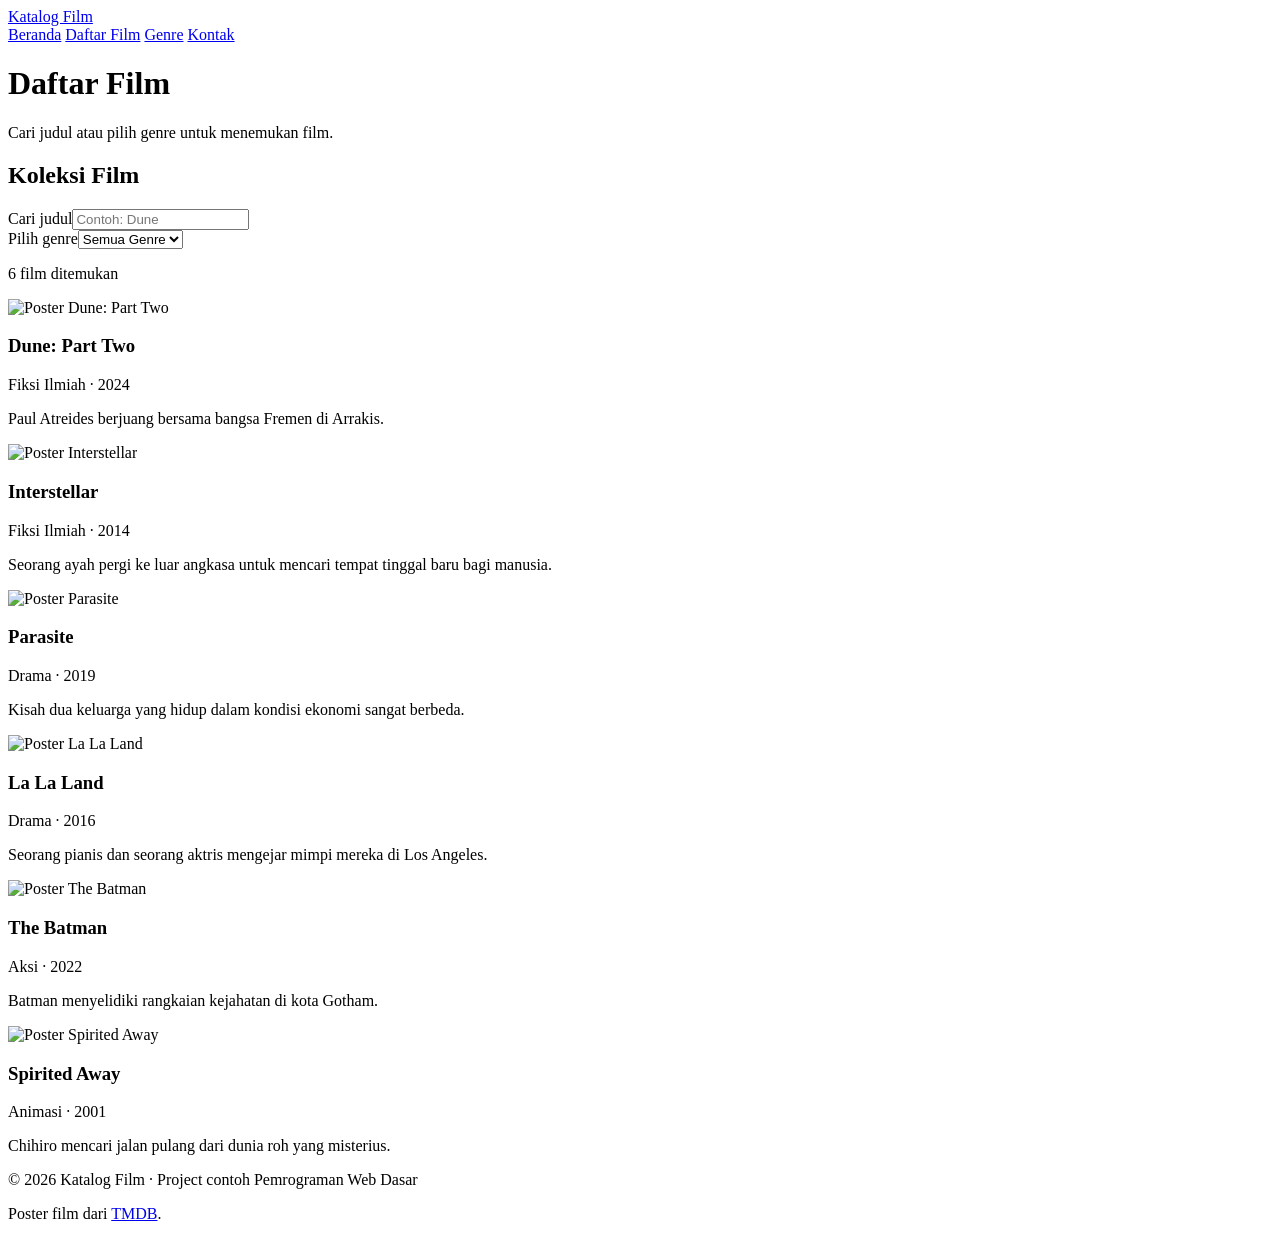
==== film.html @ c7f0d6a0 "Membuat file film.hmtl" ====
<!doctype html>
<html lang="id">
<head>
  <meta charset="utf-8">
  <meta name="viewport" content="width=device-width, initial-scale=1">
  <title>Daftar Film - Katalog Film</title>
</head>
<body>
  <header class="site-header">
    <div class="container header-content">
      <a class="logo" href="index.html">Katalog Film</a>
      <nav aria-label="Navigasi utama">
        <a href="index.html">Beranda</a>
        <a href="film.html" aria-current="page">Daftar Film</a>
        <a href="genre.html">Genre</a>
        <a href="kontak.html">Kontak</a>
      </nav>
    </div>
  </header>

  <main class="container">
    <header class="page-title">
      <h1>Daftar Film</h1>
      <p>Cari judul atau pilih genre untuk menemukan film.</p>
    </header>

    <section class="section" aria-labelledby="koleksi-film">
      <h2 id="koleksi-film" class="visually-hidden">Koleksi Film</h2>
      <div class="filter-bar">
        <div><label for="cari-film">Cari judul</label><input id="cari-film" type="search" placeholder="Contoh: Dune"></div>
        <div><label for="pilih-genre">Pilih genre</label><select id="pilih-genre"><option value="semua">Semua Genre</option><option value="fiksi">Fiksi Ilmiah</option><option value="drama">Drama</option><option value="aksi">Aksi</option><option value="animasi">Animasi</option></select></div>
      </div>
      <p id="jumlah-film" role="status" aria-live="polite">6 film ditemukan</p>
      <div class="card-grid">
        <article class="film-card" data-judul="dune: part two" data-genre="fiksi">
          <img src="https://image.tmdb.org/t/p/w500/1pdfLvkbY9ohJlCjQH2CZjjYVvJ.jpg" alt="Poster Dune: Part Two" width="342" height="513" loading="lazy">
          <div class="card-content"><h3>Dune: Part Two</h3><p>Fiksi Ilmiah · 2024</p><p>Paul Atreides berjuang bersama bangsa Fremen di Arrakis.</p></div>
        </article>
        <article class="film-card" data-judul="interstellar" data-genre="fiksi">
          <img src="https://image.tmdb.org/t/p/w500/gEU2QniE6E77NI6lCU6MxlNBvIx.jpg" alt="Poster Interstellar" width="342" height="513" loading="lazy">
          <div class="card-content"><h3>Interstellar</h3><p>Fiksi Ilmiah · 2014</p><p>Seorang ayah pergi ke luar angkasa untuk mencari tempat tinggal baru bagi manusia.</p></div>
        </article>
        <article class="film-card" data-judul="parasite" data-genre="drama">
          <img src="https://image.tmdb.org/t/p/w500/7IiTTgloJzvGI1TAYymCfbfl3vT.jpg" alt="Poster Parasite" width="342" height="513" loading="lazy">
          <div class="card-content"><h3>Parasite</h3><p>Drama · 2019</p><p>Kisah dua keluarga yang hidup dalam kondisi ekonomi sangat berbeda.</p></div>
        </article>
        <article class="film-card" data-judul="la la land" data-genre="drama">
          <img src="https://image.tmdb.org/t/p/w500/uDO8zWDhfWwoFdKS4fzkUJt0Rf0.jpg" alt="Poster La La Land" width="342" height="513" loading="lazy">
          <div class="card-content"><h3>La La Land</h3><p>Drama · 2016</p><p>Seorang pianis dan seorang aktris mengejar mimpi mereka di Los Angeles.</p></div>
        </article>
        <article class="film-card" data-judul="the batman" data-genre="aksi">
          <img src="https://image.tmdb.org/t/p/w500/74xTEgt7R36Fpooo50r9T25onhq.jpg" alt="Poster The Batman" width="342" height="513" loading="lazy">
          <div class="card-content"><h3>The Batman</h3><p>Aksi · 2022</p><p>Batman menyelidiki rangkaian kejahatan di kota Gotham.</p></div>
        </article>
        <article class="film-card" data-judul="spirited away" data-genre="animasi">
          <img src="https://image.tmdb.org/t/p/w500/39wmItIWsg5sZMyRUHLkWBcuVCM.jpg" alt="Poster Spirited Away" width="342" height="513" loading="lazy">
          <div class="card-content"><h3>Spirited Away</h3><p>Animasi · 2001</p><p>Chihiro mencari jalan pulang dari dunia roh yang misterius.</p></div>
        </article>
      </div>
      <p id="film-kosong" class="empty-message" hidden>Tidak ada film yang cocok. Coba kata kunci atau genre lain.</p>
    </section>
  </main>

  <footer class="site-footer">
    <div class="container"><p>© 2026 Katalog Film · Project contoh Pemrograman Web Dasar</p><p>Poster film dari <a href="https://www.themoviedb.org/" target="_blank" rel="noopener noreferrer">TMDB</a>.</p></div>
  </footer>
</body>
</html>
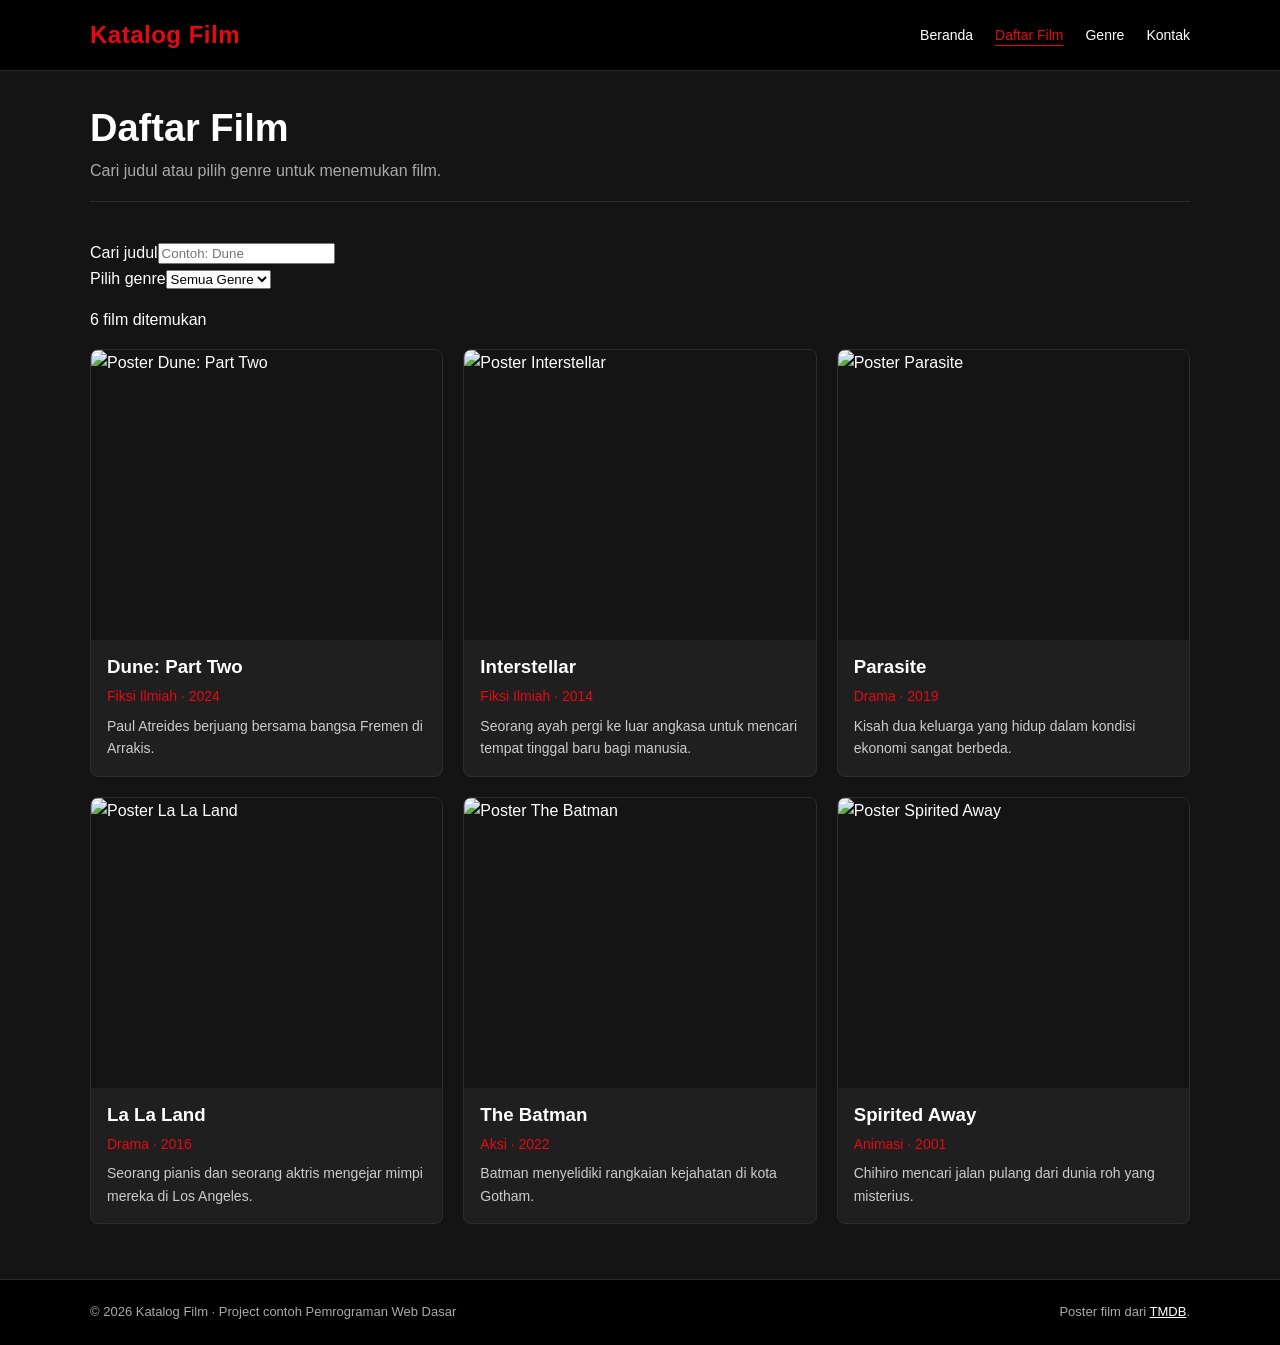
==== commit 821d4238: "Menghubungkan file css ke html" ====
--- a/film.html
+++ b/film.html
@@ -4,6 +4,7 @@
   <meta charset="utf-8">
   <meta name="viewport" content="width=device-width, initial-scale=1">
   <title>Daftar Film - Katalog Film</title>
+  <link rel="stylesheet" href="style.css">
 </head>
 <body>
   <header class="site-header">
--- a/style.css
+++ b/style.css
@@ -0,0 +1,273 @@
+* { 
+  box-sizing: border-box; 
+}
+
+body { 
+  margin: 0; 
+  font-family: 'Segoe UI', Arial, sans-serif; 
+  line-height: 1.6; 
+  color: #ffffff;             /* Teks utama: Putih Bersih */
+  background: #141414;        /* Latar belakang utama: Hitam Arang */
+}
+
+a { 
+  color: #E50914;             /* Link: Merah Bioskop */
+}
+
+img { 
+  display: block; 
+  max-width: 100%; 
+}
+
+[hidden] { 
+  display: none !important; 
+}
+
+.container { 
+  width: min(1100px, calc(100% - 32px)); 
+  margin: auto; 
+}
+
+.visually-hidden { 
+  position: absolute; 
+  width: 1px; 
+  height: 1px; 
+  overflow: hidden; 
+  clip: rect(0, 0, 0, 0); 
+  white-space: nowrap; 
+}
+
+/* Header & Navigasi Utama */
+.site-header { 
+  background: #000000; 
+  color: #ffffff; 
+  border-bottom: 1px solid #282828; 
+}
+
+.header-content { 
+  display: flex; 
+  align-items: center; 
+  justify-content: space-between; 
+  gap: 20px; 
+  min-height: 70px; 
+}
+
+.logo { 
+  color: #E50914;             /* Logo: Merah Bioskop */
+  font-size: 24px; 
+  font-weight: bold; 
+  text-decoration: none; 
+  letter-spacing: 0.5px;
+}
+
+nav { 
+  display: flex; 
+  flex-wrap: wrap; 
+  gap: 22px; 
+}
+
+nav a { 
+  color: #ffffff; 
+  text-decoration: none; 
+  font-size: 14px; 
+}
+
+nav a:hover, 
+nav a[aria-current="page"] { 
+  color: #E50914; 
+  text-decoration: underline; 
+  text-underline-offset: 5px; 
+}
+
+main { 
+  min-height: calc(100vh - 155px); 
+}
+
+h1, h2, h3 { 
+  line-height: 1.2; 
+  color: #ffffff;
+}
+
+/* Hero Section (Beranda) */
+.hero { 
+  display: grid; 
+  grid-template-columns: 1.5fr .8fr; 
+  align-items: center; 
+  gap: 30px; 
+  margin-top: 30px; 
+  padding: 35px; 
+  border-radius: 10px; 
+  background: #1f1f1f;        /* Hitam Kartu *//* Hitam Kartu *
+  border: 1px solid #2d2d2d;
+}
+
+.hero h1 { 
+  max-width: 550px; 
+  margin: 8px 0 16px; 
+  font-size: clamp(34px, 4vw, 52px); 
+}
+
+.hero p:not(.label) { 
+  max-width: 520px; 
+  color: #cccccc;
+}
+
+.label { 
+  margin: 0; 
+  color: #E50914;             /* Highlight Label: Merah Bioskop */
+  font-weight: bold; 
+}
+
+.hero figure { 
+  width: 220px; 
+  max-width: 100%; 
+  margin: auto; 
+}
+
+.hero figure img { 
+  width: 100%; 
+  aspect-ratio: 2 / 3; 
+  object-fit: cover; 
+  border-radius: 6px; 
+}
+
+figcaption { 
+  margin-top: 7px; 
+  font-size: 12px; 
+  text-align: center; 
+  color: #888888; 
+}
+
+/* Tombol CTA (Call to Action) Utama */
+.button { 
+  display: inline-block; 
+  margin-top: 10px; 
+  padding: 10px 18px; 
+  border: 0; 
+  border-radius: 6px; 
+  background: #E50914;        /* Tombol Utama: Merah Bioskop */
+  color: #ffffff; 
+  font: inherit; 
+  font-weight: bold; 
+  text-decoration: none; 
+  cursor: pointer; 
+}
+
+.button:hover { 
+  background: #b80710; 
+}
+
+.section { 
+  padding: 38px 0 55px; 
+}
+
+.section-title { 
+  display: flex; 
+  justify-content: space-between; 
+  align-items: baseline; 
+  gap: 15px; 
+}
+
+.section-title h2 { 
+  margin: 0 0 20px; 
+}
+
+.info-box { 
+  margin-bottom: 45px; 
+  padding: 25px; 
+  border-left: 5px solid #E50914; /* Aksen Garis Kiri: Merah Bioskop */
+  background: #1f1f1f; 
+  border-radius: 0 8px 8px 0;
+}
+
+.info-box h2 { 
+  margin-top: 0; 
+}
+
+.info-box p { 
+  margin-bottom: 7px; 
+  color: #cccccc;
+}
+
+.site-footer { 
+  padding: 22px 0; 
+  background: #000000; 
+  color: #aaaaaa; 
+  border-top: 1px solid #282828;
+}
+
+.site-footer .container { 
+  display: flex; 
+  justify-content: space-between; 
+  gap: 12px; 
+  flex-wrap: wrap; 
+}
+
+.site-footer p { 
+  margin: 0; 
+  font-size: 13px; 
+}
+
+.site-footer a { 
+  color: #ffffff; 
+}
+
+.page-title { 
+  padding: 35px 0 18px; 
+  border-bottom: 1px solid #2d2d2d; 
+}
+
+.page-title h1 { 
+  margin: 0 0 6px; 
+  font-size: 38px; 
+}
+
+.page-title p { 
+  margin: 0; 
+  color: #aaaaaa; 
+}
+
+.card-grid { 
+  display: grid; 
+  grid-template-columns: repeat(3, minmax(0, 1fr)); 
+  gap: 20px; 
+}
+
+.film-card { 
+  overflow: hidden; 
+  border: 1px solid #2d2d2d; 
+  border-radius: 8px; 
+  background: #1f1f1f; 
+}
+
+.film-card:hover {
+  border-color: #E50914;     
+}
+
+.film-card img { 
+  width: 100%; 
+  height: 290px; 
+  object-fit: cover; 
+  object-position: center 25%; 
+  background: #141414; 
+}
+
+.card-content { 
+  padding: 16px; 
+}
+
+.card-content h3 { 
+  margin: 0 0 7px; 
+  color: #ffffff;
+}
+
+.card-content p { 
+  margin: 7px 0 0; 
+  font-size: 14px; 
+  color: #cccccc;
+}
+
+.card-content p:first-of-type { 
+  color: #E50914;            
+  font-weight: 500;
+}
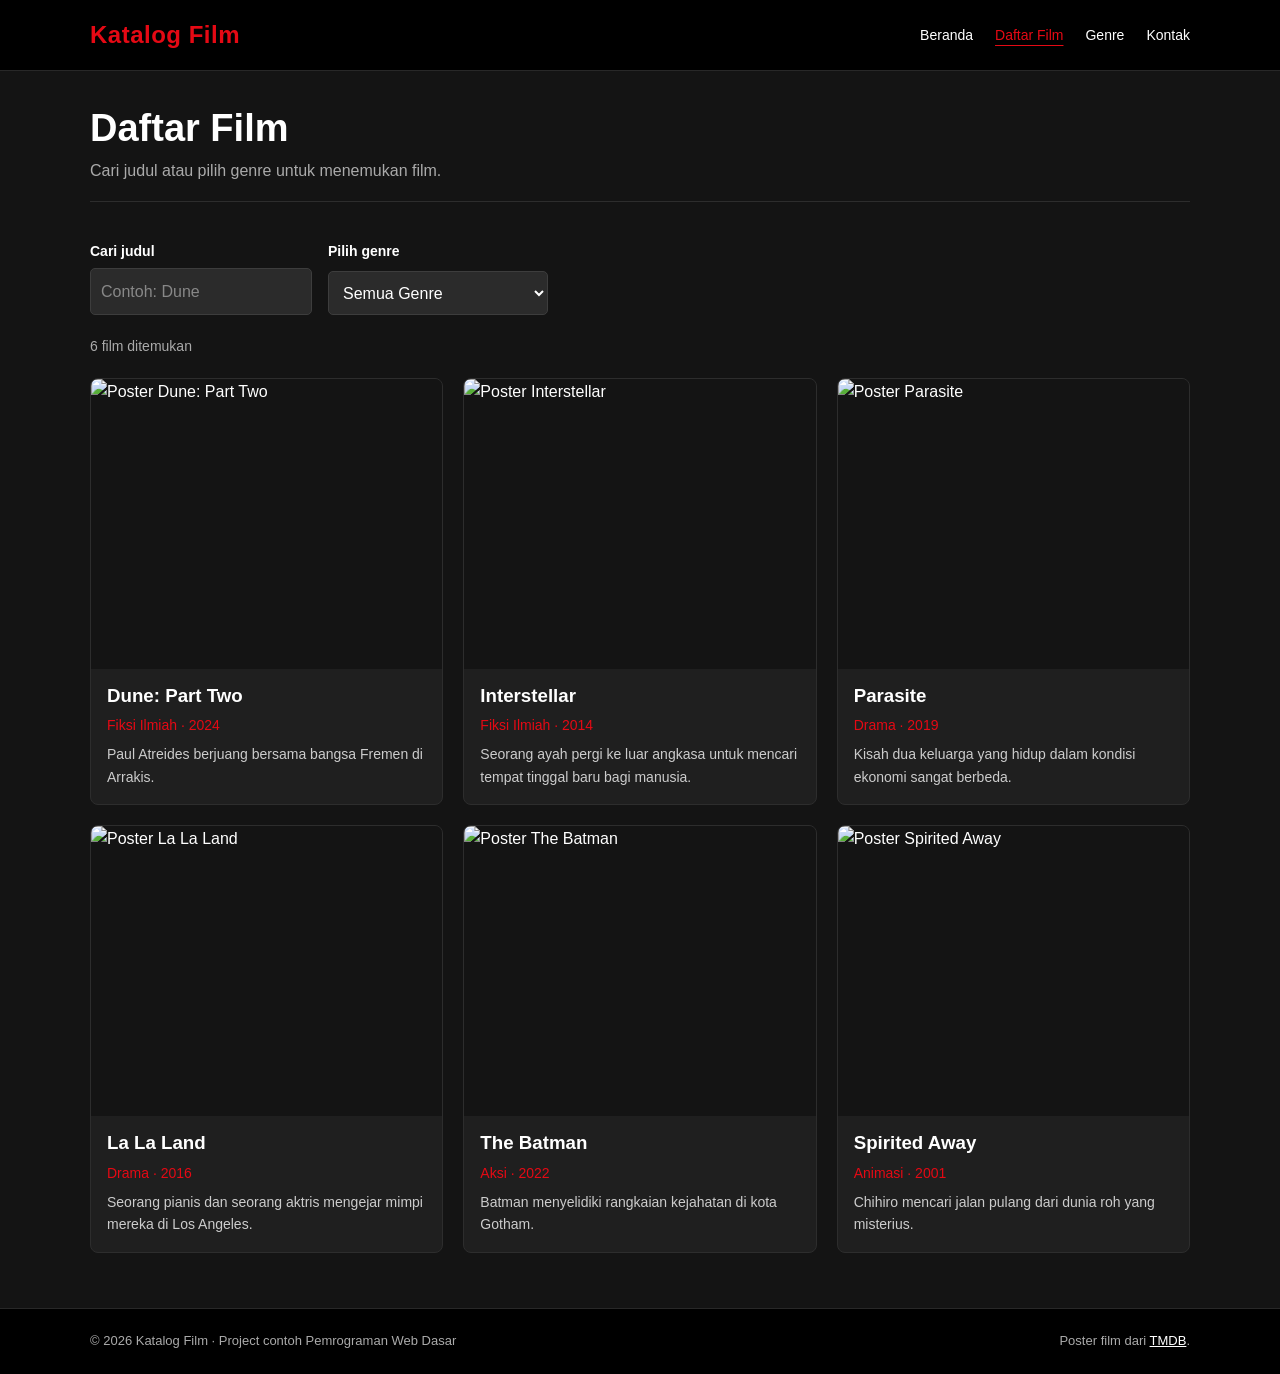
==== commit 1337535f: "menghubungkan file film dengan js" ====
--- a/film.html
+++ b/film.html
@@ -5,6 +5,7 @@
   <meta name="viewport" content="width=device-width, initial-scale=1">
   <title>Daftar Film - Katalog Film</title>
   <link rel="stylesheet" href="style.css">
+  <script src="script.js"></script>
 </head>
 <body>
   <header class="site-header">
--- a/style.css
+++ b/style.css
@@ -270,4 +270,224 @@
 .card-content p:first-of-type { 
   color: #E50914;            
   font-weight: 500;
-}+}
+.genre-grid { 
+  display: grid; 
+  grid-template-columns: repeat(2, minmax(0, 1fr)); 
+  gap: 18px; 
+}
+
+.genre-card { 
+  padding: 20px; 
+  overflow: hidden; 
+  border: 1px solid #2d2d2d; 
+  border-radius: 8px; 
+  background: #1f1f1f; 
+}
+
+.genre-card:hover {
+  border-color: #E50914;
+}
+
+.genre-card h3 { 
+  margin-top: 0; 
+  color: #ffffff;
+}
+
+.genre-card p { 
+  margin: 8px 0; 
+  color: #cccccc;
+}
+
+.genre-card a { 
+  display: inline-block; 
+  margin-top: 8px; 
+  font-weight: bold; 
+  color: #E50914;             /* Link Genre: Merah Bioskop */
+}
+
+.genre-card a:hover {
+  text-decoration: underline;
+}
+
+.genre-grid { 
+  display: grid; 
+  grid-template-columns: repeat(2, minmax(0, 1fr)); 
+  gap: 18px; 
+}
+
+.genre-card { 
+  padding: 20px; 
+  overflow: hidden; 
+  border: 1px solid #2d2d2d; 
+  border-radius: 8px; 
+  background: #1f1f1f; 
+}
+
+.genre-card:hover {
+  border-color: #E50914;
+}
+
+.genre-card h3 { 
+  margin-top: 0; 
+  color: #ffffff;
+}
+
+.genre-card p { 
+  margin: 8px 0; 
+  color: #cccccc;
+}
+
+.genre-card a { 
+  display: inline-block; 
+  margin-top: 8px; 
+  font-weight: bold; 
+  color: #E50914;             /* Link Genre: Merah Bioskop */
+}
+
+.genre-card a:hover {
+  text-decoration: underline;
+}
+
+
+.filter-bar { 
+  display: flex; 
+  gap: 16px; 
+  flex-wrap: wrap; 
+}
+
+.filter-bar > div { 
+  display: grid; 
+  gap: 5px; 
+  min-width: 220px; 
+}
+
+label { 
+  font-weight: bold; 
+  font-size: 14px; 
+  color: #ffffff;
+}
+
+input, select, textarea { 
+  width: 100%; 
+  padding: 10px; 
+  border: 1px solid #3d3d3d; 
+  border-radius: 5px; 
+  background: #2b2b2b;        /* Input Form gelap */
+  color: #ffffff; 
+  font: inherit; 
+}
+
+input::placeholder, textarea::placeholder {
+  color: #888888;
+}
+
+input:focus, select:focus, textarea:focus { 
+  outline: 2px solid #E50914; /* Fokus Input: Merah Bioskop */
+  outline-offset: 1px; 
+  border-color: #E50914;
+}
+
+#jumlah-film { 
+  margin: 20px 0; 
+  color: #aaaaaa; 
+  font-size: 14px; 
+}
+
+.empty-message { 
+  padding: 20px; 
+  border: 1px solid #2d2d2d; 
+  background: #1f1f1f; 
+  color: #cccccc;
+}
+
+.contact-section { 
+  display: grid; 
+  grid-template-columns: 1fr 1fr; 
+  gap: 30px; 
+}
+
+.contact-section > div:first-child p { 
+  max-width: 48ch; 
+  color: #cccccc;
+}
+
+.form-box { 
+  padding: 22px; 
+  overflow: hidden; 
+  border: 1px solid #2d2d2d; 
+  border-radius: 8px; 
+  background: #1f1f1f; 
+}
+
+.form-box h2 { 
+  margin-top: 0; 
+}
+
+form { 
+  display: grid; 
+  gap: 7px; 
+}
+
+form label:not(:first-child) { 
+  margin-top: 8px; 
+}
+
+textarea { 
+  resize: vertical; 
+}
+
+form .button { 
+  justify-self: start; 
+}
+
+#pesan-form { 
+  padding: 12px; 
+  border-radius: 5px; 
+  background: #2a1517;        /* Background Pesan Sukses Gelap */
+  border: 1px solid #E50914;  /* Border Pesan: Merah Bioskop */
+  color: #ffffff;
+  overflow-wrap: anywhere; 
+}
+
+
+@media (max-width: 700px) {
+  .header-content { 
+    flex-direction: column; 
+    align-items: flex-start; 
+    padding: 15px 0; 
+  }
+  nav { 
+    gap: 12px 18px; 
+  }
+  .hero { 
+    grid-template-columns: 1fr; 
+    padding: 25px; 
+  }
+  .hero figure { 
+    width: 190px; 
+  }
+  .card-grid { 
+    grid-template-columns: repeat(2, minmax(0, 1fr)); 
+  }
+  .contact-section { 
+    grid-template-columns: 1fr; 
+  }
+}
+
+@media (max-width: 480px) {
+  .card-grid, .genre-grid { 
+    grid-template-columns: 1fr; 
+  }
+  .film-card img { 
+    height: 340px; 
+  }
+  .section-title { 
+    align-items: flex-start; 
+    flex-direction: column; 
+    gap: 0; 
+  }
+  .filter-bar > div { 
+    width: 100%; 
+  }
+} 
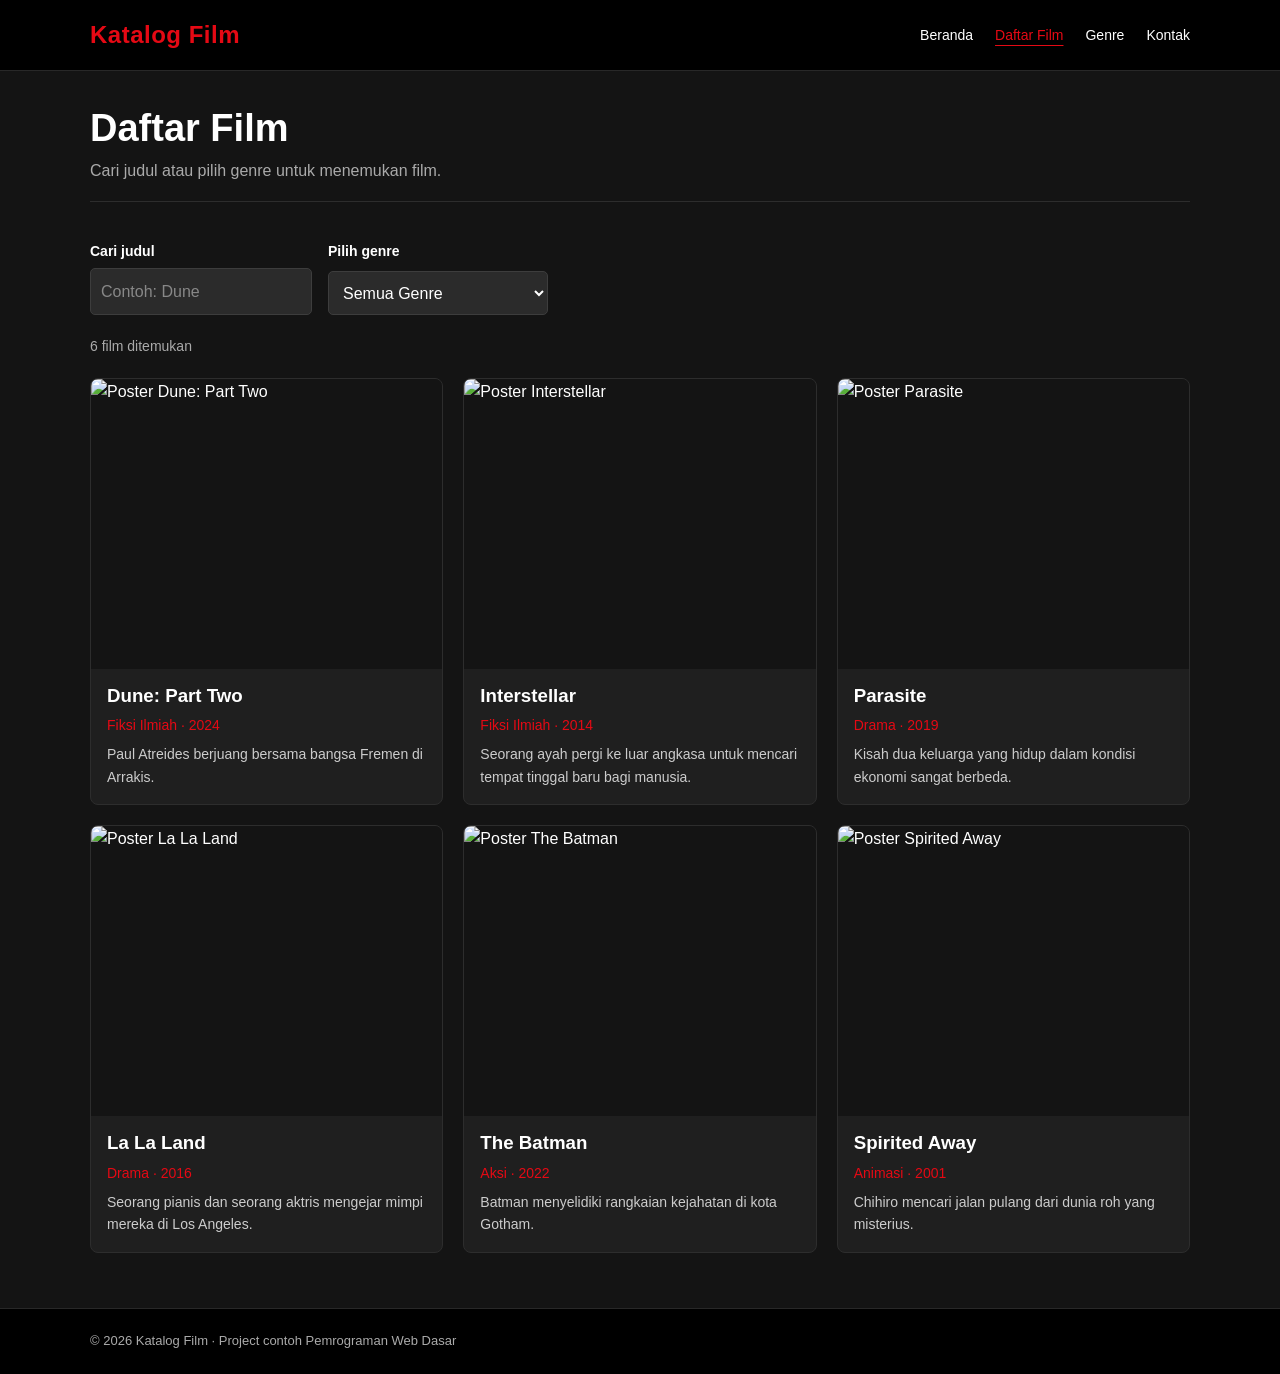
==== commit ddf18980: "perubahan pada footer disemua halaman" ====
--- a/film.html
+++ b/film.html
@@ -14,7 +14,7 @@
       <nav aria-label="Navigasi utama">
         <a href="index.html">Beranda</a>
         <a href="film.html" aria-current="page">Daftar Film</a>
-        <a href="genre.html">Genre</a>
+        <a href="fitur-genre.html">Genre</a>
         <a href="kontak.html">Kontak</a>
       </nav>
     </div>
@@ -64,7 +64,7 @@
   </main>
 
   <footer class="site-footer">
-    <div class="container"><p>© 2026 Katalog Film · Project contoh Pemrograman Web Dasar</p><p>Poster film dari <a href="https://www.themoviedb.org/" target="_blank" rel="noopener noreferrer">TMDB</a>.</p></div>
+    <div class="container"><p>© 2026 Katalog Film · Project contoh Pemrograman Web Dasar</p></div>
   </footer>
 </body>
 </html>
